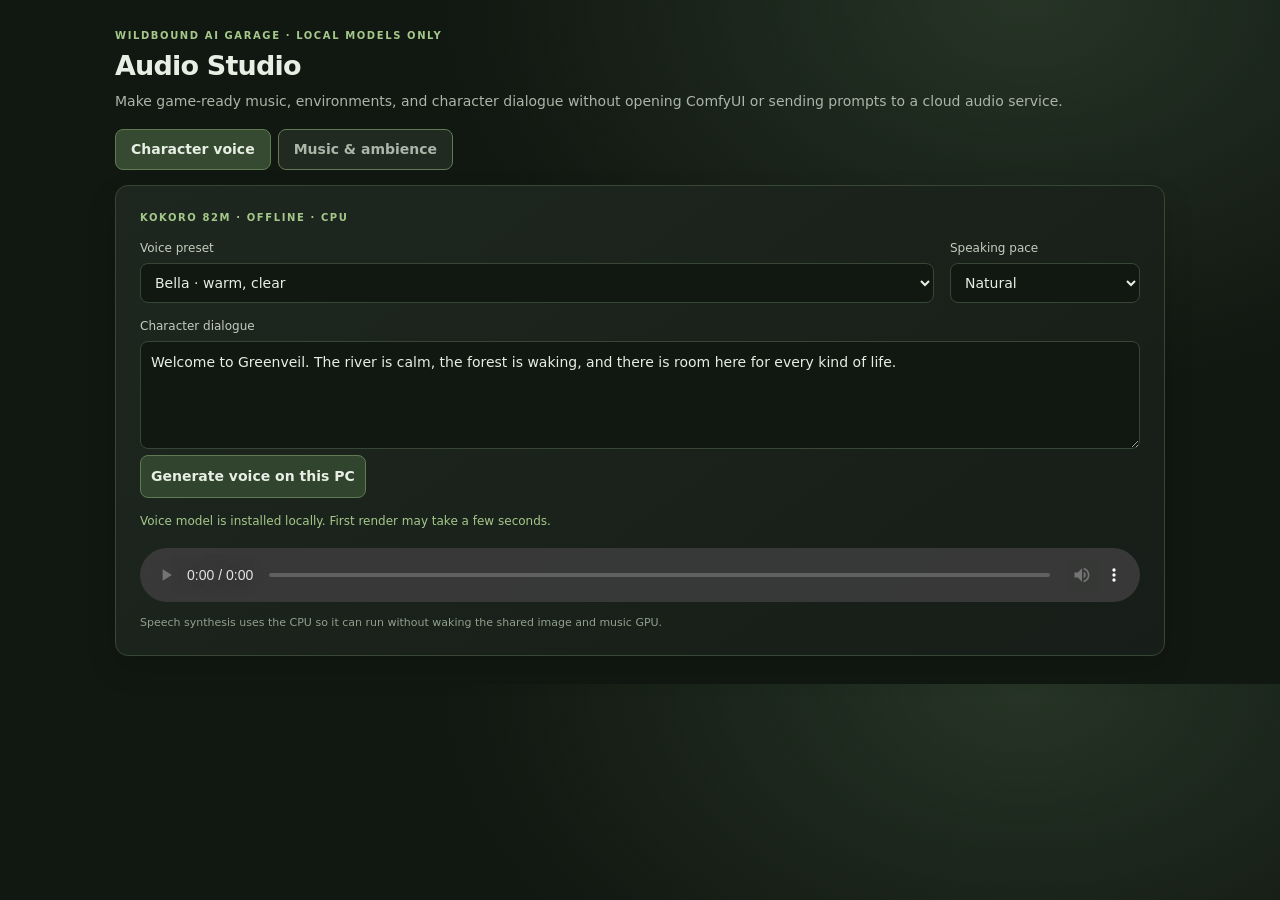
==== Tools/LocalAI/Dashboard/audio-studio.html @ 2dc7833e "Track WildBound AI Garage source" ====
<!doctype html>
<html lang="en">
<head>
  <meta charset="utf-8"><meta name="viewport" content="width=device-width,initial-scale=1">
  <title>WildBound AI Garage · Audio Studio</title>
  <style>
    :root{color-scheme:dark;--bg:#111711;--panel:#1a211b;--line:#384638;--text:#e7eee4;--muted:#abb6a8;--accent:#a5c88a;--gold:#d8bd83}*{box-sizing:border-box}body{margin:0;padding:clamp(14px,3vw,28px);background:radial-gradient(ellipse at 80% 0,#263426 0,transparent 40%),var(--bg);color:var(--text);font:14px/1.5 system-ui,Segoe UI,sans-serif}main{max-width:1050px;margin:auto}.eyebrow{color:var(--accent);font-size:10px;letter-spacing:.16em;font-weight:700}h1{font-size:27px;letter-spacing:-.03em;margin:3px 0}p{color:var(--muted);margin:4px 0 17px}.mode-tabs{display:flex;gap:7px;margin:15px 0}.mode-tab{width:auto;padding:9px 15px;background:#202a20;color:var(--muted);cursor:pointer}.mode-tab.active{color:var(--text);background:#354a30;border-color:#607b51}.panel{padding:clamp(16px,3vw,24px);border:1px solid var(--line);border-radius:13px;background:linear-gradient(145deg,#1d271f,#171d18);box-shadow:0 12px 30px #0002}.panel[hidden]{display:none}label{display:block;margin:14px 0 6px;color:#c4cdc0;font-size:12px}select,textarea,input,button{font:inherit;color:var(--text);background:#111711;border:1px solid var(--line);border-radius:8px;padding:10px}textarea{width:100%;min-height:108px;resize:vertical}select,input{width:100%}button{background:#31442e;border-color:#617a53;cursor:pointer;font-weight:650}button:disabled{opacity:.55;cursor:wait}.row{display:grid;grid-template-columns:1fr 190px;gap:16px}.voice-row{display:grid;grid-template-columns:1fr 190px;gap:16px}.status{margin-top:14px;min-height:22px;color:var(--accent);font-size:12px}.status.error{color:#edaa9c}audio{display:block;width:100%;margin-top:14px}small{color:var(--muted)}.hint{font-size:11px;color:#91a08d;margin-top:13px}.metadata{display:block;margin-top:9px} @media(max-width:560px){body{padding:14px}.row,.voice-row{grid-template-columns:1fr}h1{font-size:23px}}
  </style>
</head>
<body><main>
  <div class="eyebrow">WILDBOUND AI GARAGE · LOCAL MODELS ONLY</div>
  <h1>Audio Studio</h1>
  <p>Make game-ready music, environments, and character dialogue without opening ComfyUI or sending prompts to a cloud audio service.</p>
  <nav class="mode-tabs" aria-label="Audio tools"><button class="mode-tab active" type="button" data-mode="voice">Character voice</button><button class="mode-tab" type="button" data-mode="music">Music &amp; ambience</button></nav>
  <section id="voicePanel" class="panel">
    <div class="eyebrow">KOKORO 82M · OFFLINE · CPU</div>
    <form id="voiceForm">
      <div class="voice-row"><div><label for="voice">Voice preset</label><select id="voice"><option value="af_bella">Bella · warm, clear</option><option value="af_nicole">Nicole · calm, airy</option><option value="am_adam">Adam · grounded, low</option></select></div><div><label for="speed">Speaking pace</label><select id="speed"><option value="0.88">Measured</option><option value="0.96" selected>Natural</option><option value="1.06">Brisk</option></select></div></div>
      <label for="voiceText">Character dialogue</label><textarea id="voiceText" maxlength="1500" required>Welcome to Greenveil. The river is calm, the forest is waking, and there is room here for every kind of life.</textarea>
      <button id="voiceGenerate" type="submit">Generate voice on this PC</button>
    </form>
    <div id="voiceStatus" class="status" role="status" aria-live="polite">Voice model is installed locally. First render may take a few seconds.</div><audio id="voicePlayer" controls hidden></audio><small id="voiceMeta" class="metadata"></small>
    <div class="hint">Speech synthesis uses the CPU so it can run without waking the shared image and music GPU.</div>
  </section>
  <section id="musicPanel" class="panel" hidden>
    <div class="eyebrow">ACE-STEP 3.5B · OFFLINE · AMD GPU</div>
    <form id="musicForm">
      <div class="row"><div><label for="kind">Sound type</label><select id="kind"><option value="music">Instrumental score</option><option value="ambience">Musical ambience</option></select></div><div><label for="seconds">Length (seconds)</label><input id="seconds" type="number" min="4" max="20" value="8"></div></div>
      <label for="prompt">Describe the sound</label><textarea id="prompt" maxlength="3000" required placeholder="Greenveil creekside at dusk: gentle wooden flute, low strings, soft water texture and distant birds, subtle wonder, no vocals"></textarea>
      <button id="musicGenerate" type="submit">Generate music on this PC</button>
    </form>
    <div id="musicStatus" class="status" role="status" aria-live="polite"></div><audio id="musicPlayer" controls hidden></audio><small id="musicMeta" class="metadata"></small>
  </section>
  <script>
    const tabs=[...document.querySelectorAll('.mode-tab')];
    tabs.forEach(tab=>tab.addEventListener('click',()=>{tabs.forEach(item=>item.classList.toggle('active',item===tab));document.querySelector('#voicePanel').hidden=tab.dataset.mode!=='voice';document.querySelector('#musicPanel').hidden=tab.dataset.mode!=='music';}));
    document.querySelector('#voiceForm').addEventListener('submit',async e=>{e.preventDefault();const button=document.querySelector('#voiceGenerate'),status=document.querySelector('#voiceStatus'),player=document.querySelector('#voicePlayer'),meta=document.querySelector('#voiceMeta');button.disabled=true;player.hidden=true;meta.textContent='';status.classList.remove('error');status.textContent='Rendering speech locally on the CPU…';try{const response=await fetch('/api/voice/generate',{method:'POST',headers:{'Content-Type':'application/json'},body:JSON.stringify({text:document.querySelector('#voiceText').value,voice:document.querySelector('#voice').value,speed:Number(document.querySelector('#speed').value)})});const result=await response.json();if(!response.ok)throw Error(result.error||'Voice generation failed.');player.src=result.url;player.hidden=false;meta.textContent=`${result.model} · ${result.voice} · ${Math.round(result.sampleRate/1000)} kHz · ${result.bitDepth}-bit PCM · stereo · normalized · native ${Math.round(result.sourceSampleRate/1000)} kHz mono saved in VoiceStudio/Generated/Native`;status.textContent='Voice render complete.';}catch(error){status.textContent=error.message;status.classList.add('error');}finally{button.disabled=false;}});
    document.querySelector('#musicForm').addEventListener('submit',async e=>{e.preventDefault();const button=document.querySelector('#musicGenerate'),status=document.querySelector('#musicStatus'),player=document.querySelector('#musicPlayer'),meta=document.querySelector('#musicMeta');button.disabled=true;player.hidden=true;meta.textContent='';status.classList.remove('error');status.textContent='Waking the shared local GPU engine…';try{const response=await fetch('/api/generate',{method:'POST',headers:{'Content-Type':'application/json'},body:JSON.stringify({kind:document.querySelector('#kind').value,seconds:Number(document.querySelector('#seconds').value),prompt:document.querySelector('#prompt').value})});const job=await response.json();if(!response.ok)throw Error(job.error||'Could not start generation.');const start=Date.now();let result;while(Date.now()-start<900000){await new Promise(resolve=>setTimeout(resolve,1500));const poll=await fetch('/api/history/'+encodeURIComponent(job.prompt_id));result=await poll.json();if(result.status)throw Error(result.status);if(result.done)break;status.textContent='Generating locally… '+Math.floor((Date.now()-start)/1000)+' sec';}if(!result?.done)throw Error('Generation timed out. Check local Garage status before retrying.');player.src=result.url;player.hidden=false;meta.textContent=`${result.model} · ${result.seconds}s · seed ${result.seed} · ${result.elapsedSeconds}s`;status.textContent='Generation complete. Audio remains on this PC.';}catch(error){status.textContent=error.message;status.classList.add('error');}finally{button.disabled=false;}});
  </script>
</main></body></html>
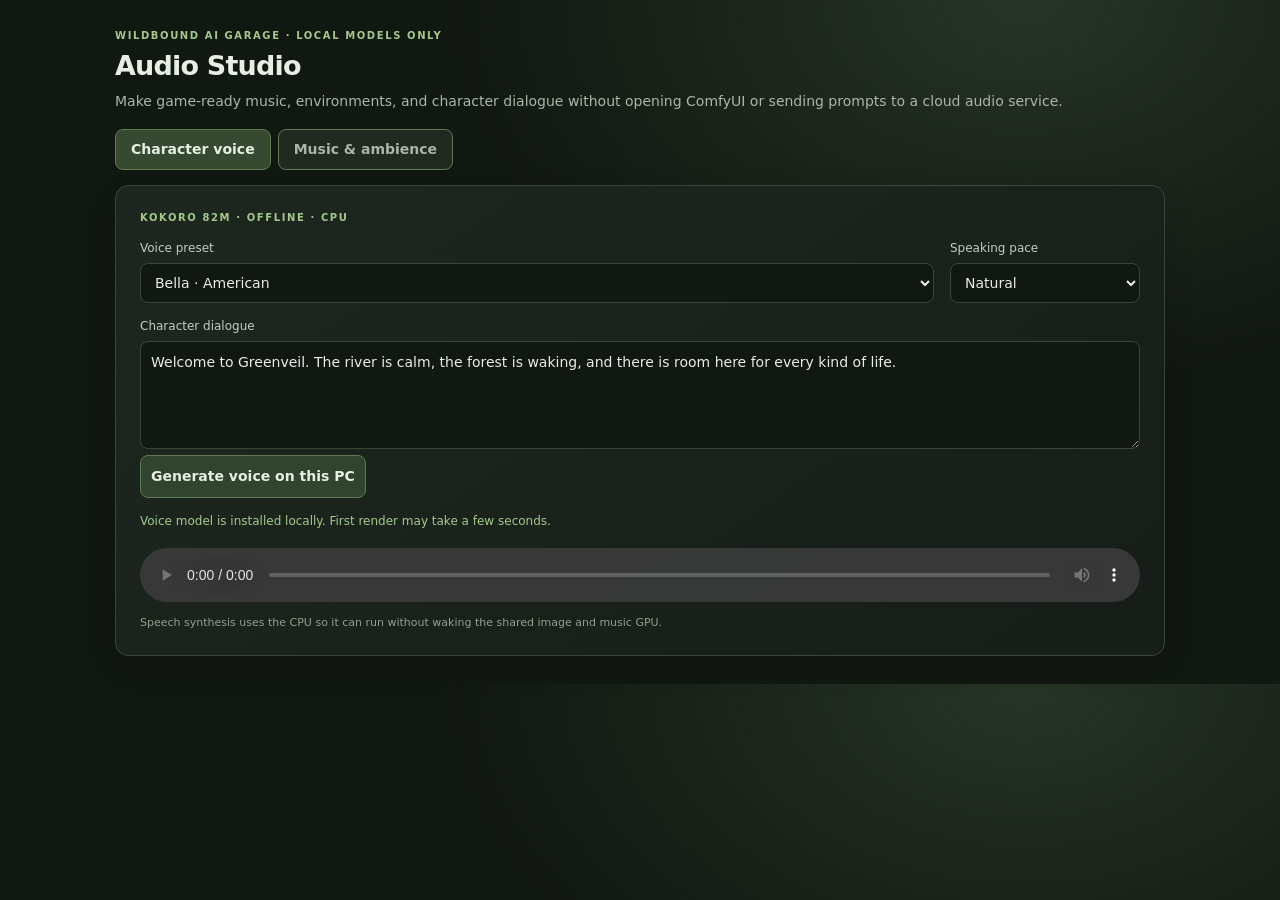
==== commit 9519959a: "Checkpoint Garage voice casting and live review workflow" ====
--- a/Tools/LocalAI/Dashboard/audio-studio.html
+++ b/Tools/LocalAI/Dashboard/audio-studio.html
@@ -15,7 +15,7 @@
   <section id="voicePanel" class="panel">
     <div class="eyebrow">KOKORO 82M · OFFLINE · CPU</div>
     <form id="voiceForm">
-      <div class="voice-row"><div><label for="voice">Voice preset</label><select id="voice"><option value="af_bella">Bella · warm, clear</option><option value="af_nicole">Nicole · calm, airy</option><option value="am_adam">Adam · grounded, low</option></select></div><div><label for="speed">Speaking pace</label><select id="speed"><option value="0.88">Measured</option><option value="0.96" selected>Natural</option><option value="1.06">Brisk</option></select></div></div>
+      <div class="voice-row"><div><label for="voice">Voice preset</label><select id="voice"><option value="af_bella">Bella · American</option></select></div><div><label for="speed">Speaking pace</label><select id="speed"><option value="0.88">Measured</option><option value="0.96" selected>Natural</option><option value="1.06">Brisk</option></select></div></div>
       <label for="voiceText">Character dialogue</label><textarea id="voiceText" maxlength="1500" required>Welcome to Greenveil. The river is calm, the forest is waking, and there is room here for every kind of life.</textarea>
       <button id="voiceGenerate" type="submit">Generate voice on this PC</button>
     </form>
@@ -33,6 +33,7 @@
   </section>
   <script>
     const tabs=[...document.querySelectorAll('.mode-tab')];
+    fetch('/api/voices').then(response=>response.json()).then(({voices})=>{const picker=document.querySelector('#voice');picker.replaceChildren(...voices.map(voice=>new Option(`${voice.name} · ${voice.accent}`,voice.id)));picker.value='af_bella';}).catch(()=>{});
     tabs.forEach(tab=>tab.addEventListener('click',()=>{tabs.forEach(item=>item.classList.toggle('active',item===tab));document.querySelector('#voicePanel').hidden=tab.dataset.mode!=='voice';document.querySelector('#musicPanel').hidden=tab.dataset.mode!=='music';}));
     document.querySelector('#voiceForm').addEventListener('submit',async e=>{e.preventDefault();const button=document.querySelector('#voiceGenerate'),status=document.querySelector('#voiceStatus'),player=document.querySelector('#voicePlayer'),meta=document.querySelector('#voiceMeta');button.disabled=true;player.hidden=true;meta.textContent='';status.classList.remove('error');status.textContent='Rendering speech locally on the CPU…';try{const response=await fetch('/api/voice/generate',{method:'POST',headers:{'Content-Type':'application/json'},body:JSON.stringify({text:document.querySelector('#voiceText').value,voice:document.querySelector('#voice').value,speed:Number(document.querySelector('#speed').value)})});const result=await response.json();if(!response.ok)throw Error(result.error||'Voice generation failed.');player.src=result.url;player.hidden=false;meta.textContent=`${result.model} · ${result.voice} · ${Math.round(result.sampleRate/1000)} kHz · ${result.bitDepth}-bit PCM · stereo · normalized · native ${Math.round(result.sourceSampleRate/1000)} kHz mono saved in VoiceStudio/Generated/Native`;status.textContent='Voice render complete.';}catch(error){status.textContent=error.message;status.classList.add('error');}finally{button.disabled=false;}});
     document.querySelector('#musicForm').addEventListener('submit',async e=>{e.preventDefault();const button=document.querySelector('#musicGenerate'),status=document.querySelector('#musicStatus'),player=document.querySelector('#musicPlayer'),meta=document.querySelector('#musicMeta');button.disabled=true;player.hidden=true;meta.textContent='';status.classList.remove('error');status.textContent='Waking the shared local GPU engine…';try{const response=await fetch('/api/generate',{method:'POST',headers:{'Content-Type':'application/json'},body:JSON.stringify({kind:document.querySelector('#kind').value,seconds:Number(document.querySelector('#seconds').value),prompt:document.querySelector('#prompt').value})});const job=await response.json();if(!response.ok)throw Error(job.error||'Could not start generation.');const start=Date.now();let result;while(Date.now()-start<900000){await new Promise(resolve=>setTimeout(resolve,1500));const poll=await fetch('/api/history/'+encodeURIComponent(job.prompt_id));result=await poll.json();if(result.status)throw Error(result.status);if(result.done)break;status.textContent='Generating locally… '+Math.floor((Date.now()-start)/1000)+' sec';}if(!result?.done)throw Error('Generation timed out. Check local Garage status before retrying.');player.src=result.url;player.hidden=false;meta.textContent=`${result.model} · ${result.seconds}s · seed ${result.seed} · ${result.elapsedSeconds}s`;status.textContent='Generation complete. Audio remains on this PC.';}catch(error){status.textContent=error.message;status.classList.add('error');}finally{button.disabled=false;}});
